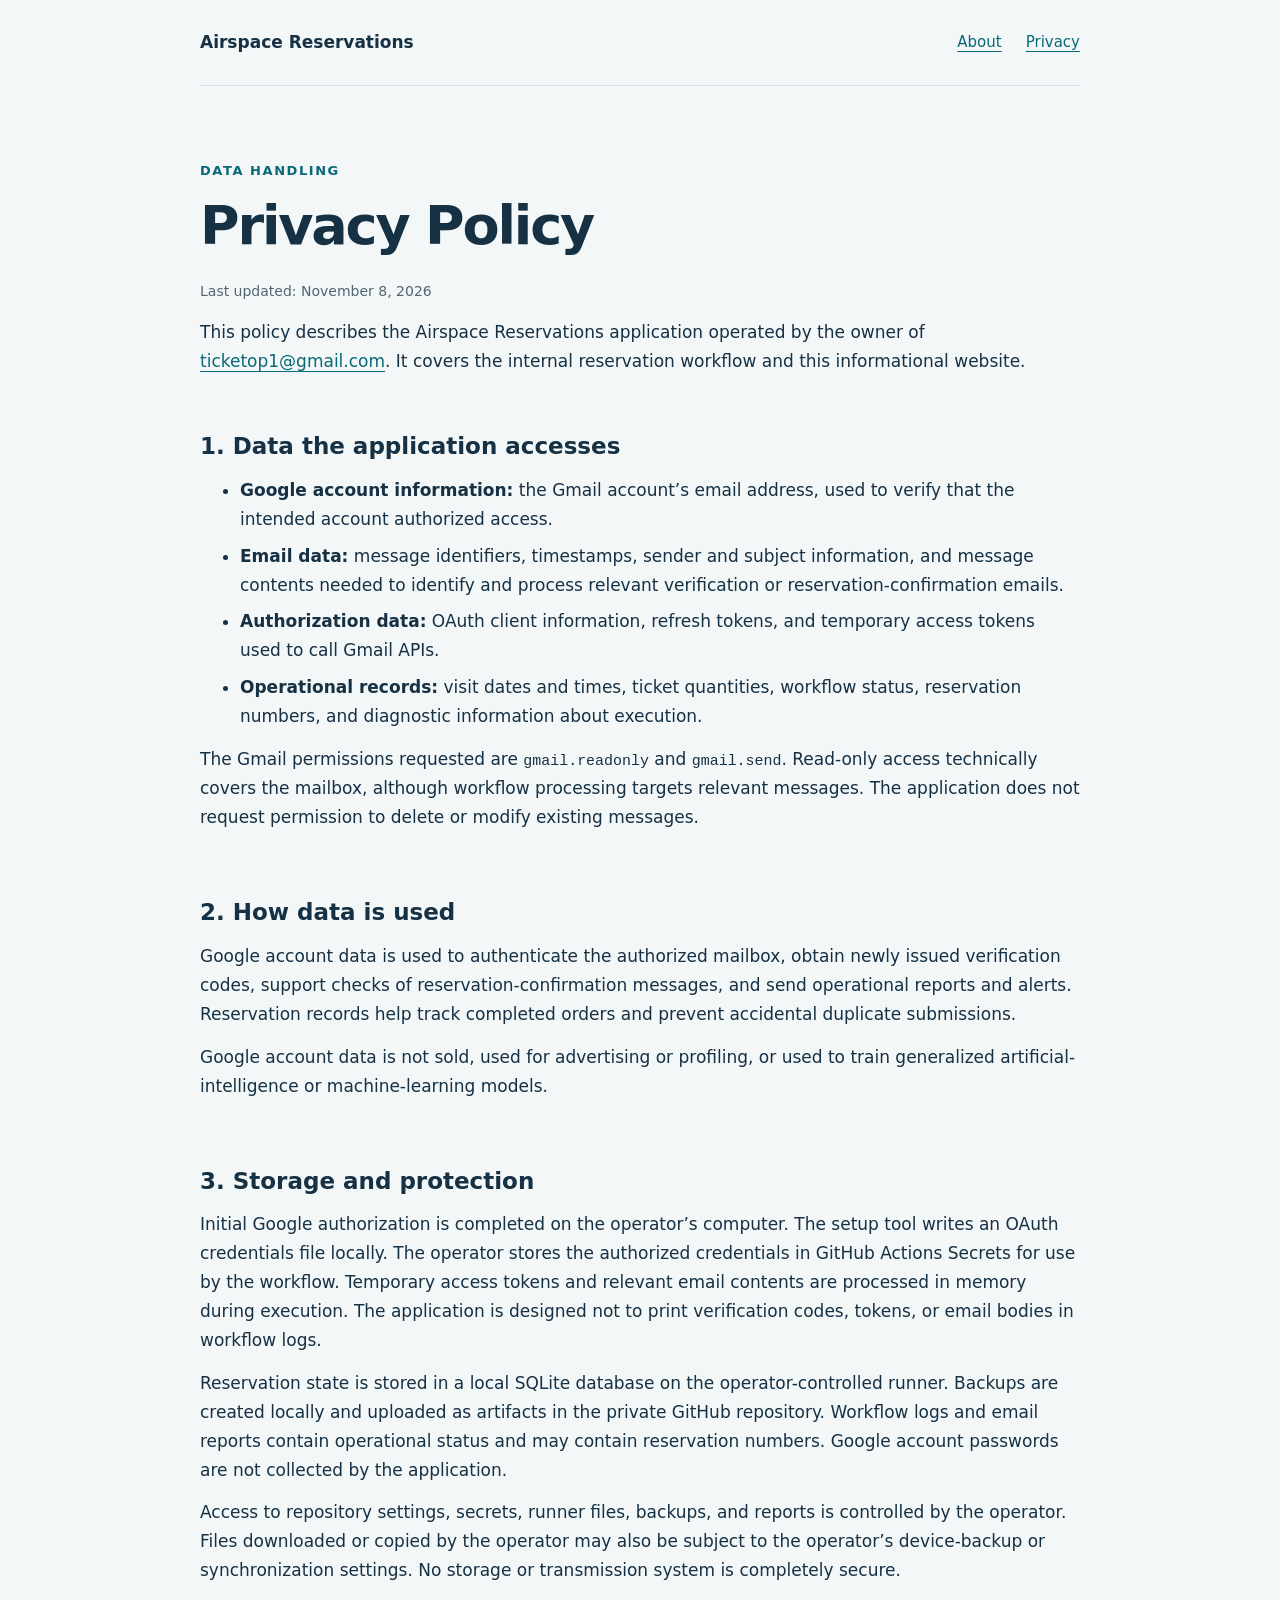
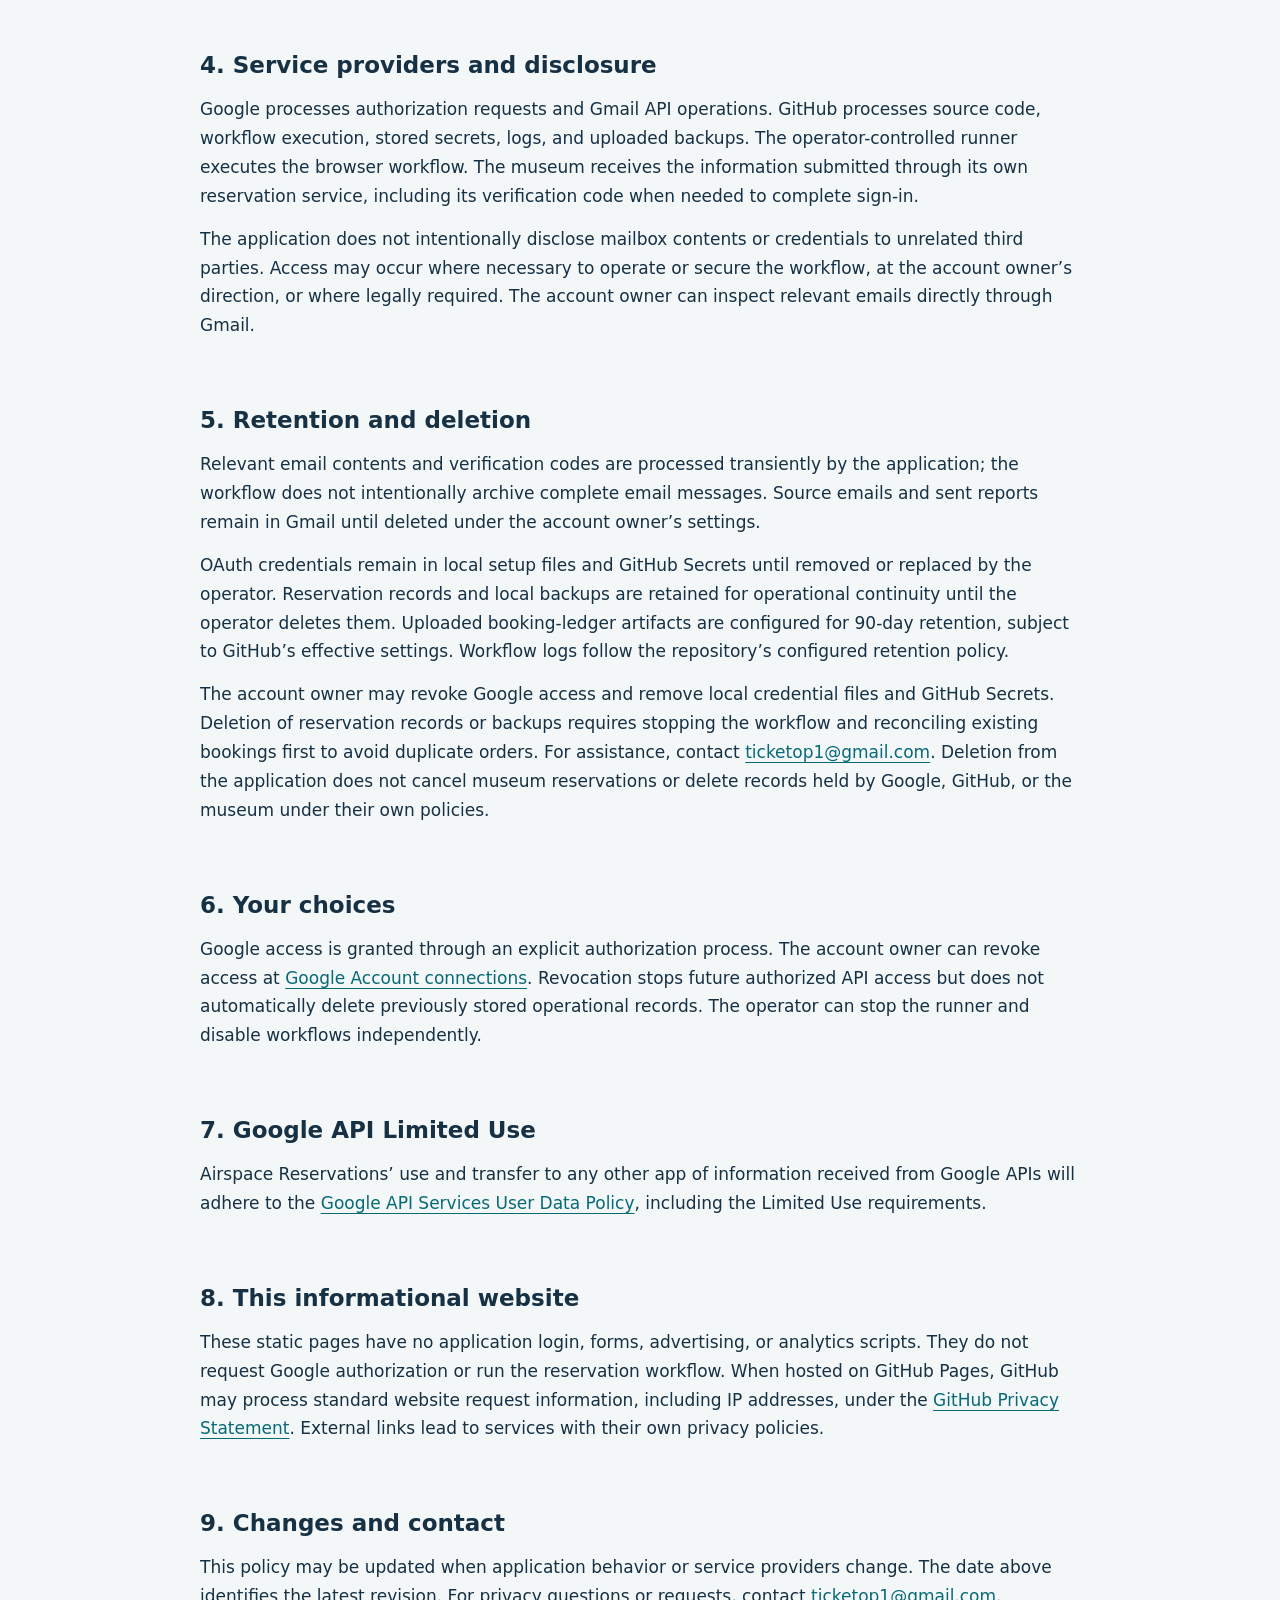
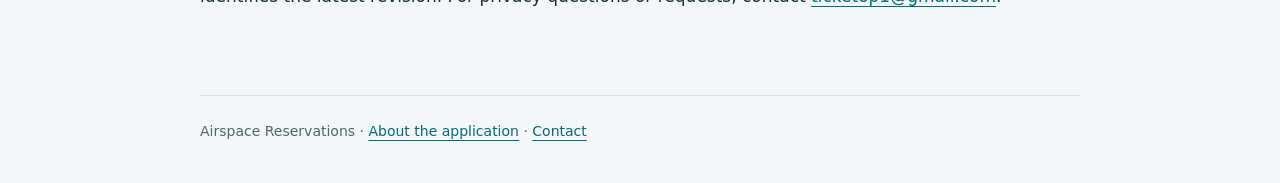
==== privacy.html @ 55ebceaa "Publish application information and privacy policy" ====
<!doctype html>
<html lang="en">
<head>
<meta charset="utf-8"><meta name="viewport" content="width=device-width,initial-scale=1">
<title>Privacy Policy — Airspace Reservations</title>
<meta name="description" content="How Airspace Reservations accesses, uses, stores, and protects Google account data and operational reservation records.">
<link rel="stylesheet" href="style.css">
</head>
<body>
<header><a class="brand" href="index.html">Airspace Reservations</a><nav aria-label="Main navigation"><a href="index.html">About</a><a href="privacy.html" aria-current="page">Privacy</a></nav></header>
<main>
<p class="eyebrow">Data handling</p><h1>Privacy Policy</h1>
<p class="meta">Last updated: November 8, 2026</p>
<p>This policy describes the Airspace Reservations application operated by the owner of <a href="mailto:ticketop1@gmail.com">ticketop1@gmail.com</a>. It covers the internal reservation workflow and this informational website.</p>
<section><h2>1. Data the application accesses</h2><ul><li><strong>Google account information:</strong> the Gmail account’s email address, used to verify that the intended account authorized access.</li><li><strong>Email data:</strong> message identifiers, timestamps, sender and subject information, and message contents needed to identify and process relevant verification or reservation-confirmation emails.</li><li><strong>Authorization data:</strong> OAuth client information, refresh tokens, and temporary access tokens used to call Gmail APIs.</li><li><strong>Operational records:</strong> visit dates and times, ticket quantities, workflow status, reservation numbers, and diagnostic information about execution.</li></ul><p>The Gmail permissions requested are <code>gmail.readonly</code> and <code>gmail.send</code>. Read-only access technically covers the mailbox, although workflow processing targets relevant messages. The application does not request permission to delete or modify existing messages.</p></section>
<section><h2>2. How data is used</h2><p>Google account data is used to authenticate the authorized mailbox, obtain newly issued verification codes, support checks of reservation-confirmation messages, and send operational reports and alerts. Reservation records help track completed orders and prevent accidental duplicate submissions.</p><p>Google account data is not sold, used for advertising or profiling, or used to train generalized artificial-intelligence or machine-learning models.</p></section>
<section><h2>3. Storage and protection</h2><p>Initial Google authorization is completed on the operator’s computer. The setup tool writes an OAuth credentials file locally. The operator stores the authorized credentials in GitHub Actions Secrets for use by the workflow. Temporary access tokens and relevant email contents are processed in memory during execution. The application is designed not to print verification codes, tokens, or email bodies in workflow logs.</p><p>Reservation state is stored in a local SQLite database on the operator-controlled runner. Backups are created locally and uploaded as artifacts in the private GitHub repository. Workflow logs and email reports contain operational status and may contain reservation numbers. Google account passwords are not collected by the application.</p><p>Access to repository settings, secrets, runner files, backups, and reports is controlled by the operator. Files downloaded or copied by the operator may also be subject to the operator’s device-backup or synchronization settings. No storage or transmission system is completely secure.</p></section>
<section><h2>4. Service providers and disclosure</h2><p>Google processes authorization requests and Gmail API operations. GitHub processes source code, workflow execution, stored secrets, logs, and uploaded backups. The operator-controlled runner executes the browser workflow. The museum receives the information submitted through its own reservation service, including its verification code when needed to complete sign-in.</p><p>The application does not intentionally disclose mailbox contents or credentials to unrelated third parties. Access may occur where necessary to operate or secure the workflow, at the account owner’s direction, or where legally required. The account owner can inspect relevant emails directly through Gmail.</p></section>
<section><h2>5. Retention and deletion</h2><p>Relevant email contents and verification codes are processed transiently by the application; the workflow does not intentionally archive complete email messages. Source emails and sent reports remain in Gmail until deleted under the account owner’s settings.</p><p>OAuth credentials remain in local setup files and GitHub Secrets until removed or replaced by the operator. Reservation records and local backups are retained for operational continuity until the operator deletes them. Uploaded booking-ledger artifacts are configured for 90-day retention, subject to GitHub’s effective settings. Workflow logs follow the repository’s configured retention policy.</p><p>The account owner may revoke Google access and remove local credential files and GitHub Secrets. Deletion of reservation records or backups requires stopping the workflow and reconciling existing bookings first to avoid duplicate orders. For assistance, contact <a href="mailto:ticketop1@gmail.com">ticketop1@gmail.com</a>. Deletion from the application does not cancel museum reservations or delete records held by Google, GitHub, or the museum under their own policies.</p></section>
<section><h2>6. Your choices</h2><p>Google access is granted through an explicit authorization process. The account owner can revoke access at <a href="https://myaccount.google.com/connections">Google Account connections</a>. Revocation stops future authorized API access but does not automatically delete previously stored operational records. The operator can stop the runner and disable workflows independently.</p></section>
<section><h2>7. Google API Limited Use</h2><p>Airspace Reservations’ use and transfer to any other app of information received from Google APIs will adhere to the <a href="https://developers.google.com/terms/api-services-user-data-policy">Google API Services User Data Policy</a>, including the Limited Use requirements.</p></section>
<section><h2>8. This informational website</h2><p>These static pages have no application login, forms, advertising, or analytics scripts. They do not request Google authorization or run the reservation workflow. When hosted on GitHub Pages, GitHub may process standard website request information, including IP addresses, under the <a href="https://docs.github.com/en/site-policy/privacy-policies/github-general-privacy-statement">GitHub Privacy Statement</a>. External links lead to services with their own privacy policies.</p></section>
<section><h2>9. Changes and contact</h2><p>This policy may be updated when application behavior or service providers change. The date above identifies the latest revision. For privacy questions or requests, contact <a href="mailto:ticketop1@gmail.com">ticketop1@gmail.com</a>.</p></section>
</main>
<footer>Airspace Reservations · <a href="index.html">About the application</a> · <a href="mailto:ticketop1@gmail.com">Contact</a></footer>
</body></html>
---- style.css ----
:root{color-scheme:light;--ink:#163044;--muted:#526573;--line:#d7e2e7;--accent:#086977;--paper:#fff;--background:#f3f7f8}*{box-sizing:border-box}body{margin:0;background:var(--background);color:var(--ink);font:17px/1.7 system-ui,-apple-system,BlinkMacSystemFont,"Segoe UI",sans-serif}a{color:var(--accent);text-underline-offset:4px}a:focus-visible{outline:3px solid var(--accent);outline-offset:5px}header,main,footer{width:min(880px,calc(100% - 40px));margin:auto}header{display:flex;justify-content:space-between;align-items:center;gap:20px;padding:28px 0;border-bottom:1px solid var(--line)}.brand{font-weight:750;color:var(--ink);text-decoration:none}nav{display:flex;gap:24px;font-size:15px}main{padding:60px 0}h1{font-size:clamp(34px,6vw,54px);line-height:1.12;letter-spacing:-.04em;margin:12px 0 24px}h2{font-size:23px;line-height:1.3;margin:32px 0 12px}p,ul{margin:14px 0}.eyebrow{font-size:13px;letter-spacing:.12em;text-transform:uppercase;color:var(--accent);font-weight:750}.lead{font-size:21px;color:var(--muted)}section{padding:10px 0}.note{background:var(--paper);border:1px solid var(--line);border-radius:12px;padding:20px 24px;margin:28px 0}.meta,footer{font-size:14px;color:var(--muted)}footer{padding:24px 0 40px;border-top:1px solid var(--line)}li{margin:8px 0}code{font-size:.88em;overflow-wrap:anywhere}@media(max-width:520px){header{align-items:flex-start;flex-direction:column;gap:10px}main{padding:36px 0}nav{gap:18px}}
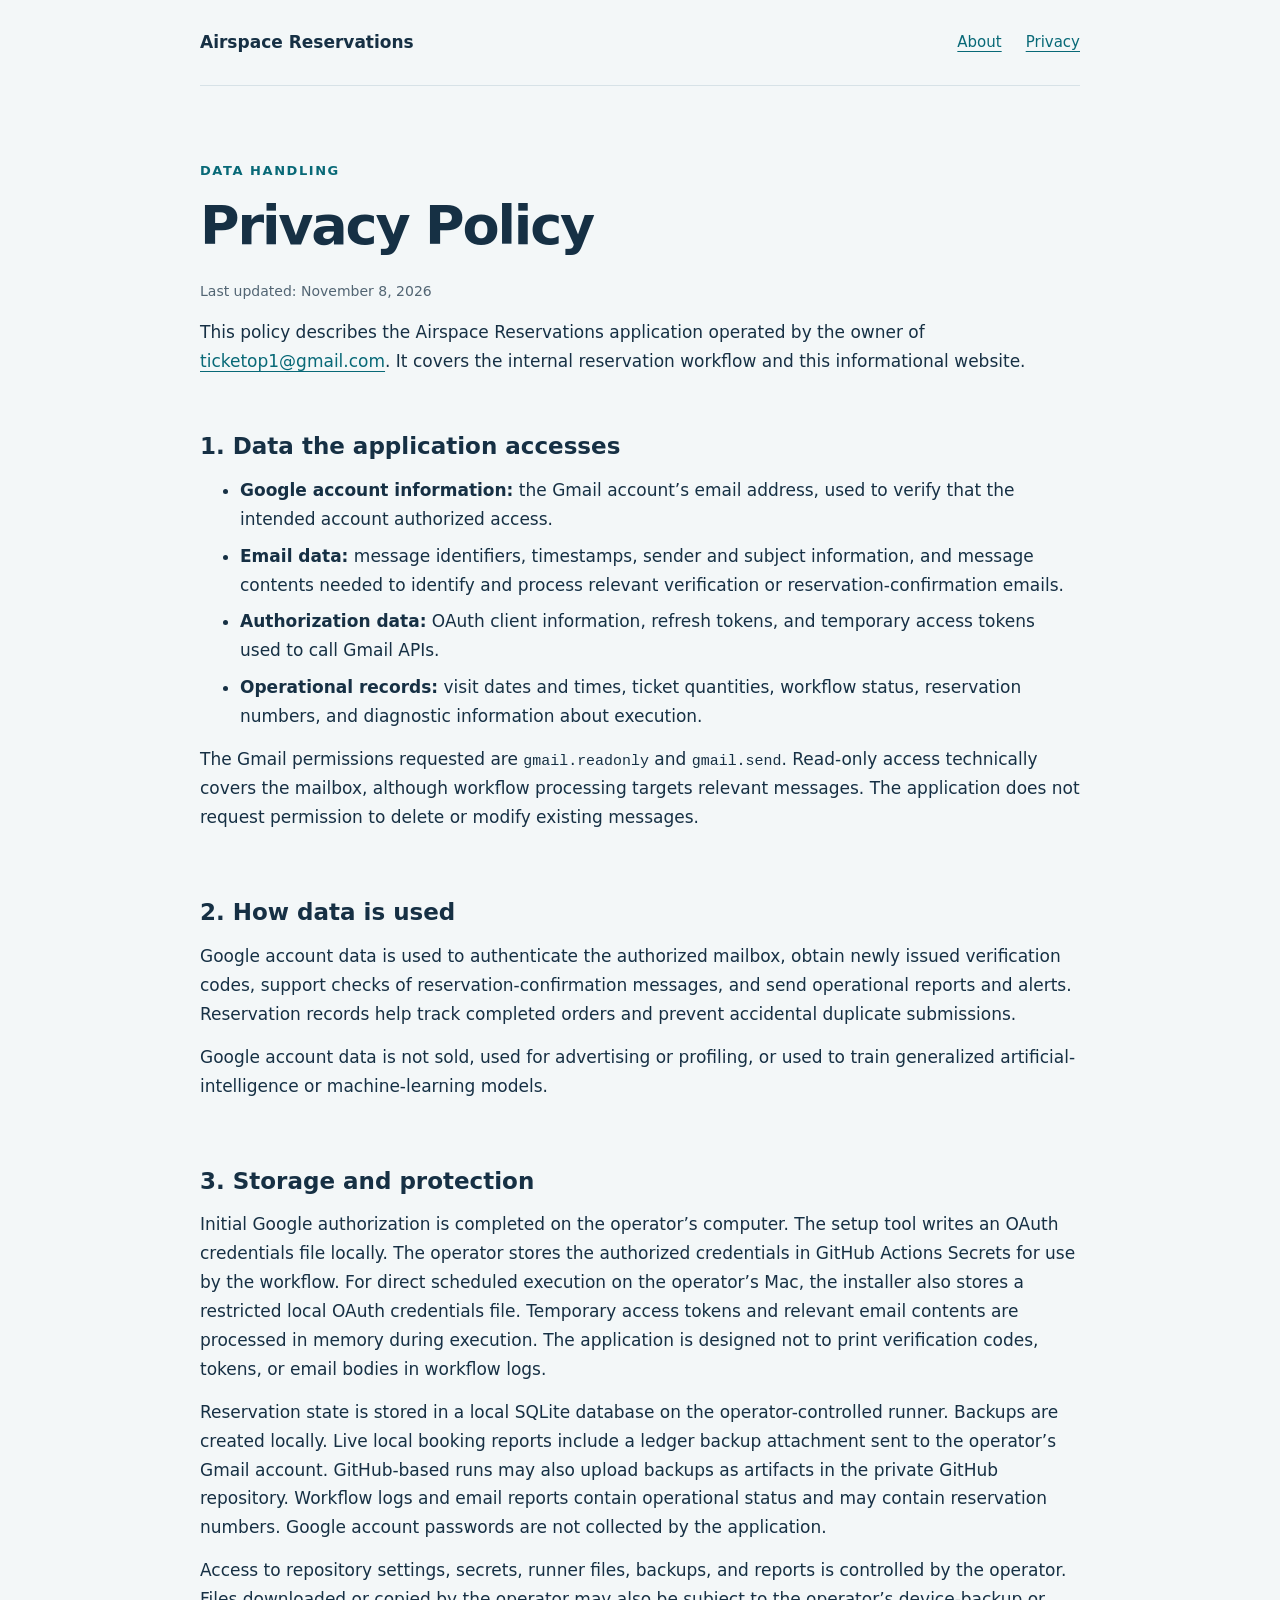
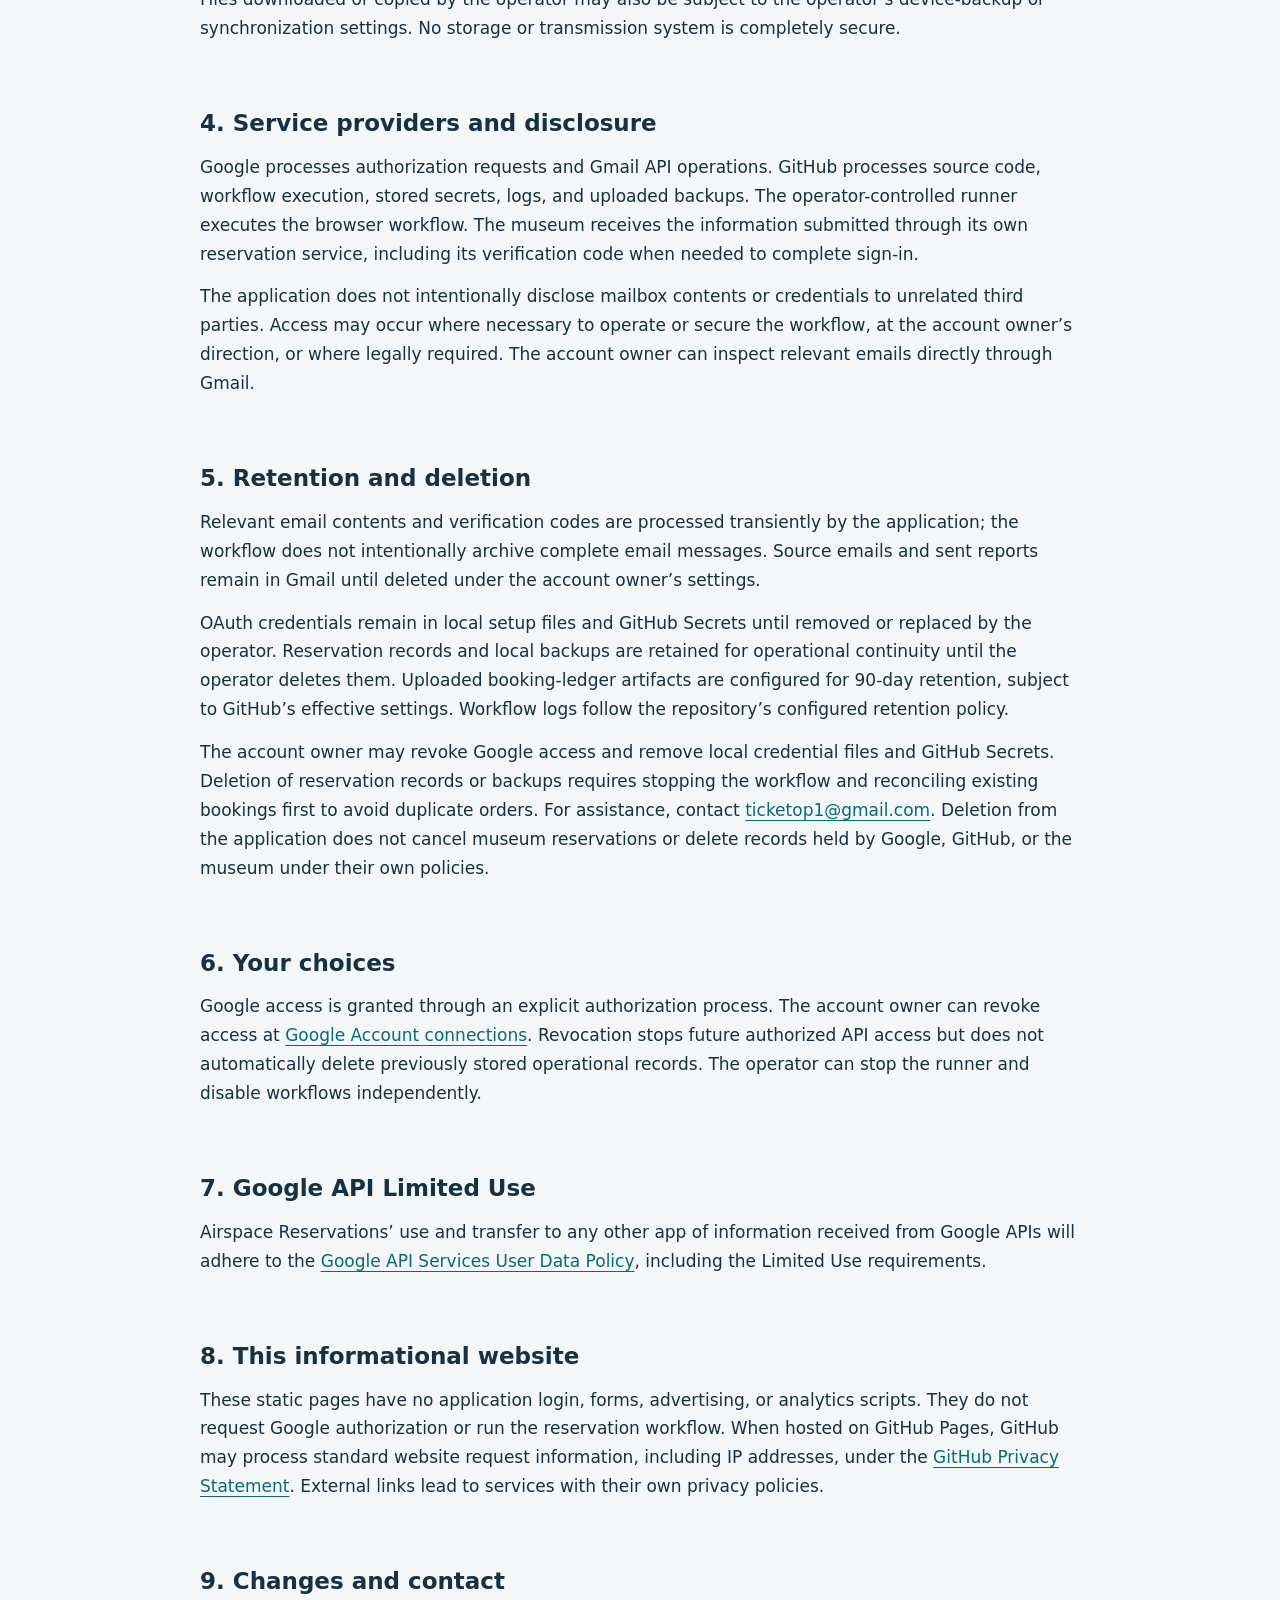
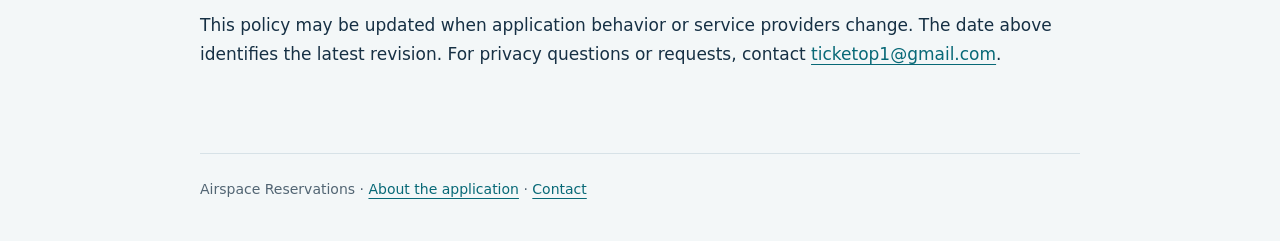
==== commit 030abdff: "Clarify local scheduler credential storage and emailed ledger backups" ====
--- a/privacy.html
+++ b/privacy.html
@@ -14,7 +14,7 @@
 <p>This policy describes the Airspace Reservations application operated by the owner of <a href="mailto:ticketop1@gmail.com">ticketop1@gmail.com</a>. It covers the internal reservation workflow and this informational website.</p>
 <section><h2>1. Data the application accesses</h2><ul><li><strong>Google account information:</strong> the Gmail account’s email address, used to verify that the intended account authorized access.</li><li><strong>Email data:</strong> message identifiers, timestamps, sender and subject information, and message contents needed to identify and process relevant verification or reservation-confirmation emails.</li><li><strong>Authorization data:</strong> OAuth client information, refresh tokens, and temporary access tokens used to call Gmail APIs.</li><li><strong>Operational records:</strong> visit dates and times, ticket quantities, workflow status, reservation numbers, and diagnostic information about execution.</li></ul><p>The Gmail permissions requested are <code>gmail.readonly</code> and <code>gmail.send</code>. Read-only access technically covers the mailbox, although workflow processing targets relevant messages. The application does not request permission to delete or modify existing messages.</p></section>
 <section><h2>2. How data is used</h2><p>Google account data is used to authenticate the authorized mailbox, obtain newly issued verification codes, support checks of reservation-confirmation messages, and send operational reports and alerts. Reservation records help track completed orders and prevent accidental duplicate submissions.</p><p>Google account data is not sold, used for advertising or profiling, or used to train generalized artificial-intelligence or machine-learning models.</p></section>
-<section><h2>3. Storage and protection</h2><p>Initial Google authorization is completed on the operator’s computer. The setup tool writes an OAuth credentials file locally. The operator stores the authorized credentials in GitHub Actions Secrets for use by the workflow. Temporary access tokens and relevant email contents are processed in memory during execution. The application is designed not to print verification codes, tokens, or email bodies in workflow logs.</p><p>Reservation state is stored in a local SQLite database on the operator-controlled runner. Backups are created locally and uploaded as artifacts in the private GitHub repository. Workflow logs and email reports contain operational status and may contain reservation numbers. Google account passwords are not collected by the application.</p><p>Access to repository settings, secrets, runner files, backups, and reports is controlled by the operator. Files downloaded or copied by the operator may also be subject to the operator’s device-backup or synchronization settings. No storage or transmission system is completely secure.</p></section>
+<section><h2>3. Storage and protection</h2><p>Initial Google authorization is completed on the operator’s computer. The setup tool writes an OAuth credentials file locally. The operator stores the authorized credentials in GitHub Actions Secrets for use by the workflow. For direct scheduled execution on the operator’s Mac, the installer also stores a restricted local OAuth credentials file. Temporary access tokens and relevant email contents are processed in memory during execution. The application is designed not to print verification codes, tokens, or email bodies in workflow logs.</p><p>Reservation state is stored in a local SQLite database on the operator-controlled runner. Backups are created locally. Live local booking reports include a ledger backup attachment sent to the operator’s Gmail account. GitHub-based runs may also upload backups as artifacts in the private GitHub repository. Workflow logs and email reports contain operational status and may contain reservation numbers. Google account passwords are not collected by the application.</p><p>Access to repository settings, secrets, runner files, backups, and reports is controlled by the operator. Files downloaded or copied by the operator may also be subject to the operator’s device-backup or synchronization settings. No storage or transmission system is completely secure.</p></section>
 <section><h2>4. Service providers and disclosure</h2><p>Google processes authorization requests and Gmail API operations. GitHub processes source code, workflow execution, stored secrets, logs, and uploaded backups. The operator-controlled runner executes the browser workflow. The museum receives the information submitted through its own reservation service, including its verification code when needed to complete sign-in.</p><p>The application does not intentionally disclose mailbox contents or credentials to unrelated third parties. Access may occur where necessary to operate or secure the workflow, at the account owner’s direction, or where legally required. The account owner can inspect relevant emails directly through Gmail.</p></section>
 <section><h2>5. Retention and deletion</h2><p>Relevant email contents and verification codes are processed transiently by the application; the workflow does not intentionally archive complete email messages. Source emails and sent reports remain in Gmail until deleted under the account owner’s settings.</p><p>OAuth credentials remain in local setup files and GitHub Secrets until removed or replaced by the operator. Reservation records and local backups are retained for operational continuity until the operator deletes them. Uploaded booking-ledger artifacts are configured for 90-day retention, subject to GitHub’s effective settings. Workflow logs follow the repository’s configured retention policy.</p><p>The account owner may revoke Google access and remove local credential files and GitHub Secrets. Deletion of reservation records or backups requires stopping the workflow and reconciling existing bookings first to avoid duplicate orders. For assistance, contact <a href="mailto:ticketop1@gmail.com">ticketop1@gmail.com</a>. Deletion from the application does not cancel museum reservations or delete records held by Google, GitHub, or the museum under their own policies.</p></section>
 <section><h2>6. Your choices</h2><p>Google access is granted through an explicit authorization process. The account owner can revoke access at <a href="https://myaccount.google.com/connections">Google Account connections</a>. Revocation stops future authorized API access but does not automatically delete previously stored operational records. The operator can stop the runner and disable workflows independently.</p></section>
